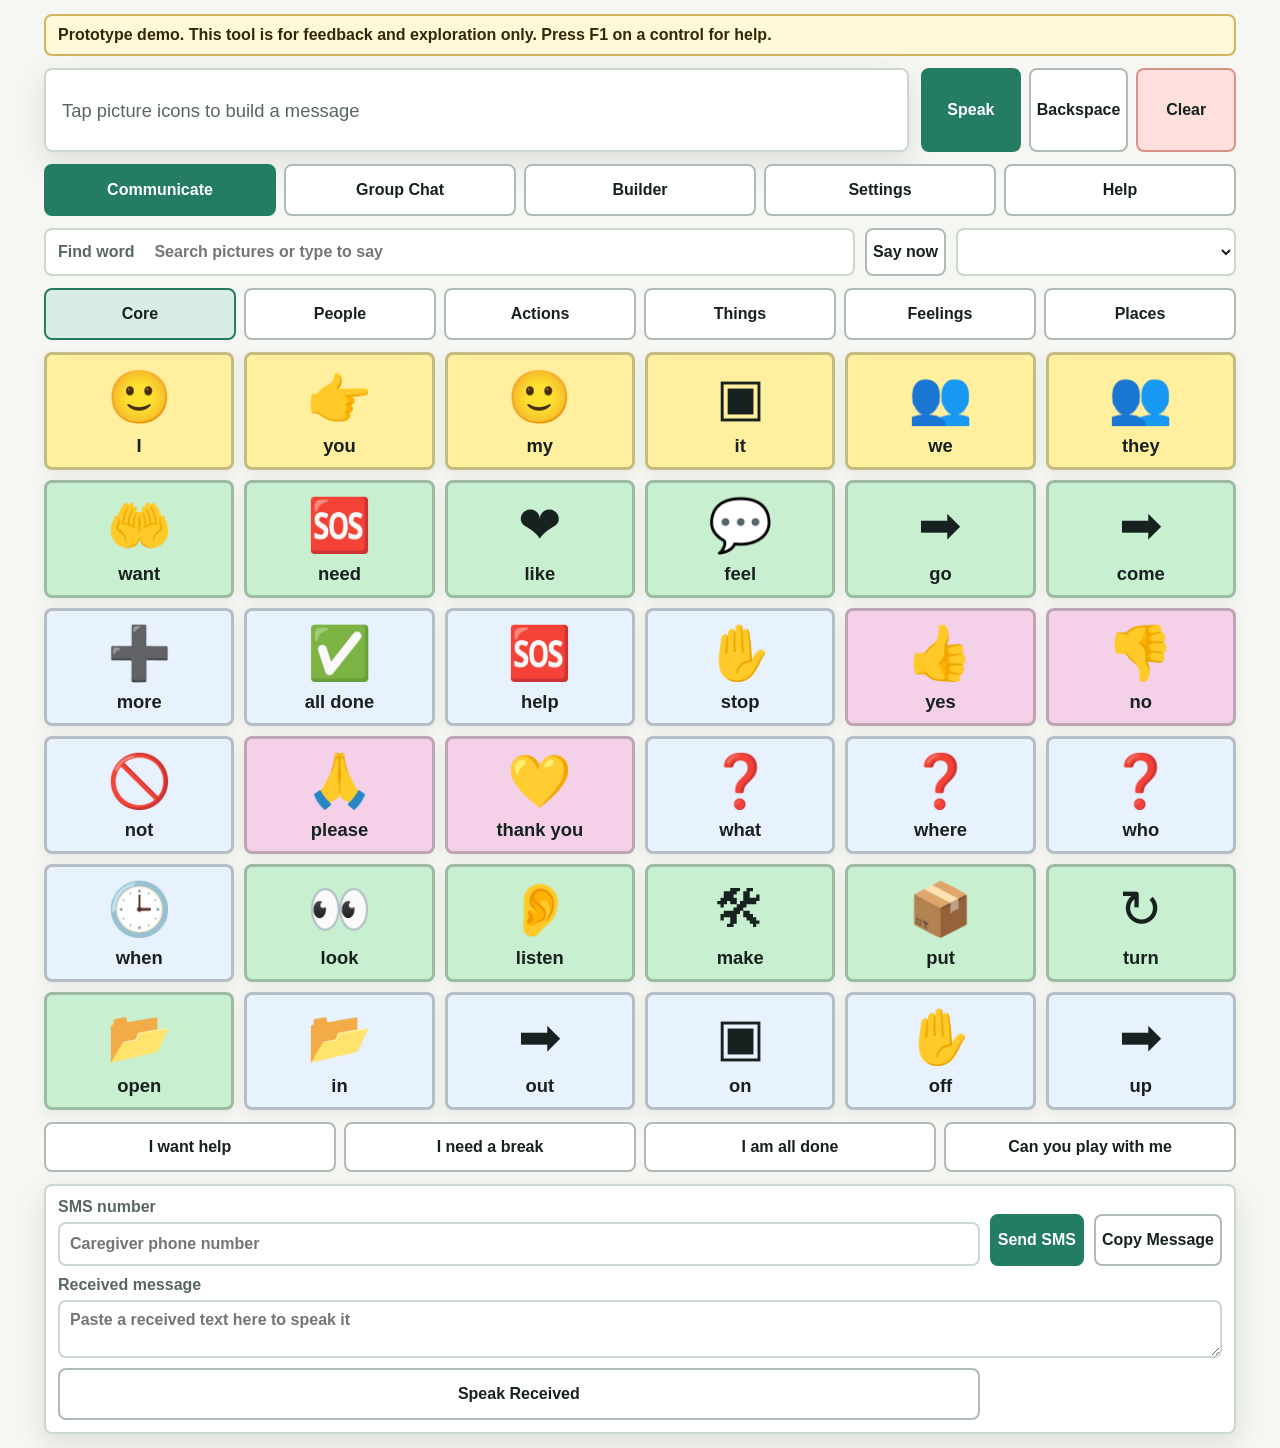
==== index.html @ b60f2028 "Add Picture Talker web app prototype" ====
<!doctype html>
<html lang="en">
  <head>
    <meta charset="utf-8" />
    <meta name="viewport" content="width=device-width, initial-scale=1" />
    <meta name="theme-color" content="#247c63" />
    <title>Picture AAC Talker</title>
    <link rel="manifest" href="manifest.webmanifest" />
    <link rel="stylesheet" href="styles.css" />
  </head>
  <body>
    <main class="app" aria-label="Picture AAC Talker">
      <section class="demo-banner" aria-label="Prototype notice">
        <strong>Prototype demo.</strong>
        This tool is for feedback and exploration only. Press F1 on a control for help.
      </section>

      <section class="talk-strip" aria-label="Message builder">
        <div id="sentence" class="sentence" aria-live="polite" aria-label="Current message"></div>
        <div class="talk-actions">
          <button id="speakBtn" class="action primary" type="button">Speak</button>
          <button id="backspaceBtn" class="action" type="button">Backspace</button>
          <button id="clearBtn" class="action danger" type="button">Clear</button>
        </div>
      </section>

      <nav class="mode-tabs" aria-label="App sections">
        <button class="mode-tab" type="button" data-mode="talk" aria-selected="true">Communicate</button>
        <button class="mode-tab" type="button" data-mode="group">Group Chat</button>
        <button class="mode-tab" type="button" data-mode="builder">Builder</button>
        <button class="mode-tab" type="button" data-mode="settings">Settings</button>
        <button class="mode-tab" type="button" data-mode="help">Help</button>
      </nav>

      <section id="talkView" class="view active" aria-label="Communication board">
        <div class="utility-row" aria-label="Communication tools">
          <label class="search-box">
            <span>Find word</span>
            <input id="wordSearch" type="search" autocomplete="off" placeholder="Search pictures or type to say" />
          </label>
          <button id="quickSpeakBtn" class="action compact" type="button">Say now</button>
          <select id="voiceSelect" class="voice-select" aria-label="Voice"></select>
        </div>

        <nav id="tabs" class="tabs" aria-label="Vocabulary pages"></nav>
        <section id="board" class="board" aria-label="Picture vocabulary"></section>

        <section id="phraseBank" class="phrase-bank" aria-label="Quick phrases"></section>

        <section class="sms-panel" aria-label="SMS tools">
          <label>
            SMS number
            <input id="smsNumber" type="tel" inputmode="tel" autocomplete="tel" placeholder="Caregiver phone number" />
          </label>
          <button id="smsSendBtn" class="action primary" type="button">Send SMS</button>
          <button id="copyMessageBtn" class="action" type="button">Copy Message</button>
          <label class="wide">
            Received message
            <textarea id="receivedMessage" rows="2" placeholder="Paste a received text here to speak it"></textarea>
          </label>
          <button id="speakReceivedBtn" class="action" type="button">Speak Received</button>
          <p id="smsStatus" class="status-text" aria-live="polite"></p>
        </section>
      </section>

      <section id="groupView" class="view" aria-label="Group chat">
        <div class="group-layout">
          <section class="panel group-setup">
            <h1>Group Chat</h1>
            <p>Use this during a group therapy activity to send the current AAC message into a shared chat. This demo syncs between tabs on the same device. Multi-device rooms need a small realtime service.</p>
            <div class="form-pair">
              <label>
                Participant name
                <input id="chatName" type="text" autocomplete="name" placeholder="Student, caregiver, SLP" />
              </label>
              <label>
                Room code
                <input id="chatRoom" type="text" inputmode="text" autocomplete="off" placeholder="therapy-room" />
              </label>
            </div>
            <div class="tool-stack">
              <button id="sendChatBtn" class="action primary" type="button">Send AAC Message</button>
              <button id="sendTypedChatBtn" class="action" type="button">Send Typed Reply</button>
              <button id="speakChatBtn" class="action" type="button">Speak Chat</button>
              <button id="exportChatBtn" class="action" type="button">Save Chat</button>
              <button id="clearChatBtn" class="action danger" type="button">Clear Local Chat</button>
            </div>
            <label>
              Typed reply
              <textarea id="chatTypedMessage" rows="2" placeholder="Type a message if needed"></textarea>
            </label>
            <p id="chatStatus" class="status-text" aria-live="polite"></p>
          </section>

          <section class="panel chat-panel">
            <div class="chat-head">
              <h1>Room Messages</h1>
              <button id="speakLastChatBtn" class="action" type="button">Speak Last</button>
            </div>
            <ol id="chatLog" class="chat-log" aria-live="polite"></ol>
          </section>
        </div>
      </section>

      <section id="builderView" class="view" aria-label="Board builder">
        <div class="builder-grid">
          <section id="pictureWordBuilder" class="panel wide picture-word-builder" aria-label="Picture word builder">
            <div class="builder-head">
              <div>
                <h1>Picture Word Builder</h1>
                <p>Pick a category, then tap a word or drag it onto the board preview. This is the easiest way to build a board from the vocabulary bank.</p>
              </div>
              <label>
                Build page
                <select id="builderPageSelect"></select>
              </label>
            </div>
            <div class="word-builder-layout">
              <section class="word-bank" aria-label="Vocabulary word bank">
                <div class="form-pair">
                  <label>
                    Category
                    <select id="wordCategory"></select>
                  </label>
                  <label>
                    Search words
                    <input id="wordBankSearch" type="search" autocomplete="off" placeholder="Search food, feelings, school..." />
                  </label>
                </div>
                <div id="wordBankList" class="word-bank-list" aria-label="Available picture words"></div>
              </section>
              <section class="board-builder-preview" aria-label="Drop words onto this board">
                <div class="preview-head">
                  <h2>Board Preview</h2>
                  <p>Drop words here or tap words from the bank.</p>
                </div>
                <div id="builderBoardDrop" class="builder-board-drop" tabindex="0"></div>
                <p id="wordBuilderStatus" class="status-text" aria-live="polite"></p>
              </section>
            </div>
          </section>

          <form id="generatorForm" class="panel" autocomplete="off">
            <h1>Board Generator</h1>
            <label>
              Board name
              <input id="boardName" type="text" value="My AAC Board" />
            </label>
            <label>
              Describe the user or situation
              <textarea id="boardPrompt" rows="4">mostly non-verbal child at home, school, meals, play, feelings, bathroom, help</textarea>
            </label>
            <div class="form-pair">
              <label>
                Columns
                <input id="boardColumns" type="number" min="2" max="9" value="6" />
              </label>
              <label>
                Tile size
                <select id="tileSize">
                  <option value="comfortable">Comfortable</option>
                  <option value="large">Large</option>
                  <option value="compact">Compact</option>
                  <option value="dense">Dense 9 x 9</option>
                </select>
              </label>
            </div>
            <button class="action primary" type="submit">Generate Board</button>
          </form>

          <form id="tileForm" class="panel" autocomplete="off">
            <h1>Add Picture Tile</h1>
            <div class="form-pair">
              <label>
                Word
                <input id="tileWord" type="text" placeholder="juice" required />
              </label>
              <label>
                Speak as
                <input id="tileSpeak" type="text" placeholder="juice" />
              </label>
            </div>
            <div class="form-pair">
              <label>
                Picture
                <input id="tileIcon" type="text" placeholder="cup, heart, yes, school" />
              </label>
              <label>
                Type
                <select id="tileKind">
                  <option value="noun">Thing</option>
                  <option value="verb">Action</option>
                  <option value="core">Core</option>
                  <option value="pronoun">Person word</option>
                  <option value="adjective">Feeling/description</option>
                  <option value="social">Social</option>
                </select>
              </label>
            </div>
            <label>
              Page
              <select id="tilePage"></select>
            </label>
            <button class="action primary" type="submit">Add Tile</button>
          </form>

          <form id="pageForm" class="panel" autocomplete="off">
            <h1>Add Page</h1>
            <label>
              Page name
              <input id="pageName" type="text" placeholder="Therapy" required />
            </label>
            <button class="action primary" type="submit">Add Page</button>
          </form>

          <section class="panel">
            <h1>Board Tools</h1>
            <div class="tool-stack">
              <button id="editModeBtn" class="action" type="button">Edit Mode: Off</button>
              <button id="printBtn" class="action" type="button">Print Board</button>
              <button id="exportBtn" class="action" type="button">Export Backup</button>
              <label class="file-action">
                Import Backup
                <input id="importFile" type="file" accept="application/json,.json" />
              </label>
              <button id="resetBtn" class="action danger" type="button">Restore Starter Board</button>
            </div>
          </section>

          <section class="panel">
            <h1>Profiles and Saved Boards</h1>
            <label>
              Profile or board name
              <input id="profileName" type="text" placeholder="Home board, School board, Therapy practice" />
            </label>
            <div class="tool-stack">
              <button id="saveProfileBtn" class="action primary" type="button">Save Profile</button>
              <button id="loadProfileBtn" class="action" type="button">Load Profile</button>
              <button id="deleteProfileBtn" class="action danger" type="button">Delete Profile</button>
            </div>
            <label>
              Saved profiles
              <select id="profileSelect"></select>
            </label>
            <div class="storage-meter" aria-label="Local storage use">
              <div class="storage-meter-bar"><span id="storageMeterFill"></span></div>
              <p id="storageStatus" class="status-text" aria-live="polite">Storage use will appear here.</p>
            </div>
            <p id="profileStatus" class="status-text" aria-live="polite"></p>
          </section>

          <section class="panel">
            <h1>Starter Boards</h1>
            <label>
              Choose a starter
              <select id="starterBoard"></select>
            </label>
            <button id="loadStarterBtn" class="action primary" type="button">Load Starter</button>
          </section>

          <section class="panel">
            <h1>Vocabulary Builder</h1>
            <label>
              Target words
              <textarea id="targetWords" rows="4" placeholder="my, up, down, off, on, play, more, go, eat, drink, turn"></textarea>
            </label>
            <label class="toggle">
              <input id="maskTargets" type="checkbox" />
              Show only target words
            </label>
            <button id="applyTargetsBtn" class="action primary" type="button">Apply Targets</button>
          </section>
        </div>
      </section>

      <section id="settingsView" class="view" aria-label="Settings">
        <div class="settings-grid">
          <section class="panel">
            <h1>Speech</h1>
            <label>
              Rate
              <input id="speechRate" type="range" min="0.6" max="1.3" step="0.1" value="0.9" />
            </label>
            <label>
              Pitch
              <input id="speechPitch" type="range" min="0.7" max="1.4" step="0.1" value="1" />
            </label>
            <label class="toggle">
              <input id="speakEachWord" type="checkbox" checked />
              Speak each tile when tapped
            </label>
          </section>

          <section class="panel">
            <h1>Access</h1>
            <label class="toggle">
              <input id="lockBoard" type="checkbox" checked />
              Lock editing during communication
            </label>
            <label class="toggle">
              <input id="largeText" type="checkbox" />
              Larger tile labels
            </label>
            <label class="toggle">
              <input id="highContrast" type="checkbox" />
              High contrast
            </label>
          </section>

          <section class="panel wide">
            <h1>Local-first Promise</h1>
            <p>This app saves boards in this browser on this device. There is no subscription, account, cloud sync, or usage tracking built into this version.</p>
          </section>

          <section class="panel wide">
            <h1>Privacy Guardrails</h1>
            <p>Do not enter private medical details, addresses, real phone numbers, or identifying child information when sharing screenshots or feedback. The SMS number field is only saved in this browser's local storage on this device.</p>
          </section>

          <section class="panel wide">
            <h1>SMS Notes</h1>
            <p>Send SMS opens the device's Messages app with the current AAC message filled in. Receiving SMS directly inside this browser app requires a phone-number service or paired-device bridge, so this local version supports pasting a reply and speaking it aloud.</p>
          </section>

          <section class="panel wide">
            <h1>Group Chat Notes</h1>
            <p>The built-in Group Chat is a local demo that syncs between tabs or windows on the same device. To use separate iPads, phones, or computers in a therapy group, the app needs a backend realtime room service such as Firebase, Supabase, or a custom WebSocket server.</p>
          </section>
        </div>
      </section>

      <section id="helpView" class="view" aria-label="Help and practice guides">
        <div class="help-grid">
          <section class="panel wide">
            <h1>Practice Guides</h1>
            <p>Tap any guide to open it in a large frame or full screen. Open the full help page for Step 1, Step 2, Step 3 lists plus narrated walkthroughs.</p>
            <a class="help-link" href="docs/help.html">Open full help page</a>
          </section>
          <section class="panel wide">
            <h1>Tool Reference</h1>
            <div class="tool-reference">
              <article>
                <h2>Communicate</h2>
                <p>Build a spoken message from picture tiles.</p>
                <ol>
                  <li>Choose a page.</li>
                  <li>Tap tiles in order.</li>
                  <li>Check the message bar.</li>
                  <li>Tap Speak.</li>
                </ol>
              </article>
              <article>
                <h2>Find Word</h2>
                <p>Locate vocabulary or speak a temporary phrase.</p>
                <ol>
                  <li>Type part of a word.</li>
                  <li>Tap a matching tile.</li>
                  <li>Use Say Now for a phrase not on the board.</li>
                </ol>
              </article>
              <article>
                <h2>Group Chat</h2>
                <p>Practice turn-taking in a local room log.</p>
                <ol>
                  <li>Enter name and room code.</li>
                  <li>Build an AAC message.</li>
                  <li>Send it to the room.</li>
                  <li>Use Speak Last to hear a reply.</li>
                </ol>
              </article>
              <article>
                <h2>Builder</h2>
                <p>Prepare vocabulary before communication practice.</p>
                <ol>
                  <li>Use Picture Word Builder for visual tap-to-add board building.</li>
                  <li>Choose the Build page before adding words.</li>
                  <li>Use category or search to find words.</li>
                  <li>Scroll dense previews sideways if needed.</li>
                  <li>Save a profile or export a backup.</li>
                </ol>
              </article>
              <article>
                <h2>Settings</h2>
                <p>Adjust speech and access supports.</p>
                <ol>
                  <li>Test rate and pitch.</li>
                  <li>Choose tile speech behavior.</li>
                  <li>Lock editing for daily use.</li>
                  <li>Use larger labels or high contrast if needed.</li>
                </ol>
              </article>
              <article>
                <h2>Backup</h2>
                <p>Protect custom boards and move them between browsers.</p>
                <ol>
                  <li>Export before big edits.</li>
                  <li>Store JSON files privately.</li>
                  <li>Import only trusted backups.</li>
                </ol>
              </article>
            </div>
          </section>
          <figure class="guide-card">
            <img src="docs/animations/communicate-workflow.gif" alt="Animated guide for communicating with picture tiles" />
            <figcaption>Communicate with picture tiles</figcaption>
          </figure>
          <figure class="guide-card">
            <img src="docs/animations/starter-board-workflow.gif" alt="Animated guide for loading starter boards" />
            <figcaption>Load a starter board</figcaption>
          </figure>
          <figure class="guide-card">
            <img src="docs/animations/vocabulary-builder-workflow.gif" alt="Animated guide for Vocabulary Builder target words" />
            <figcaption>Practice target words</figcaption>
          </figure>
          <figure class="guide-card">
            <img src="docs/animations/custom-tile-workflow.gif" alt="Animated guide for adding a custom picture tile" />
            <figcaption>Add custom tiles</figcaption>
          </figure>
          <figure class="guide-card">
            <img src="docs/animations/settings-workflow.gif" alt="Animated guide for speech and access settings" />
            <figcaption>Adjust speech and access</figcaption>
          </figure>
          <figure class="guide-card">
            <img src="docs/screenshots/06-backup-print-step-1.png" alt="Step 1 guide for backup, import, and print tools" />
            <figcaption>Back up and print</figcaption>
          </figure>
        </div>
      </section>

      <dialog id="guideDialog" class="guide-dialog" aria-label="Expanded help guide">
        <div class="guide-dialog-head">
          <h1 id="guideDialogTitle">Help guide</h1>
          <div class="guide-dialog-actions">
            <button id="guideFullscreenBtn" class="action" type="button">Full screen</button>
            <button id="guideCloseBtn" class="action danger" type="button">Close</button>
          </div>
        </div>
        <div class="guide-stage">
          <img id="guideDialogImage" alt="" />
        </div>
      </dialog>

      <dialog id="contextHelpDialog" class="context-help-dialog" aria-label="Context help">
        <div class="context-help-head">
          <h1 id="contextHelpTitle">Help</h1>
          <button id="contextHelpCloseBtn" class="action danger" type="button">Close</button>
        </div>
        <p id="contextHelpBody"></p>
        <a class="help-link" href="docs/help.html">Open full help</a>
      </dialog>

      <div id="helpTooltip" class="help-tooltip" role="tooltip"></div>
    </main>

    <script src="app.js"></script>
  </body>
</html>
---- styles.css ----
:root {
  --bg: #f6f7f2;
  --ink: #17211f;
  --muted: #586762;
  --line: #cbd8d2;
  --panel: #ffffff;
  --core: #e8f2ff;
  --verb: #c8efcf;
  --adj: #cfe0ff;
  --noun: #ffdcae;
  --pronoun: #ffef9f;
  --social: #f4d1e8;
  --control: #d9ece6;
  --danger: #ffe0dc;
  --primary: #247c63;
  --shadow: 0 10px 28px rgba(30, 45, 40, 0.12);
}

* {
  box-sizing: border-box;
}

body {
  min-height: 100vh;
  margin: 0;
  color: var(--ink);
  background: var(--bg);
  font-family: Arial, Helvetica, sans-serif;
}

body.high-contrast {
  --bg: #ffffff;
  --ink: #000000;
  --muted: #222222;
  --line: #000000;
  --panel: #ffffff;
  --primary: #005a44;
}

button,
input,
select,
textarea {
  font: inherit;
}

button {
  cursor: pointer;
}

.app {
  width: min(1220px, 100%);
  min-height: 100vh;
  margin: 0 auto;
  padding: 14px;
  display: grid;
  grid-template-rows: auto auto auto 1fr;
  gap: 12px;
}

.demo-banner {
  padding: 10px 12px;
  border: 2px solid #d2b35e;
  border-radius: 8px;
  background: #fff8d9;
  color: #332800;
  font-weight: 700;
}

.talk-strip {
  display: grid;
  grid-template-columns: 1fr auto;
  gap: 12px;
  align-items: stretch;
}

.sentence {
  min-height: 84px;
  padding: 14px 16px;
  border: 2px solid var(--line);
  border-radius: 8px;
  background: var(--panel);
  box-shadow: var(--shadow);
  font-size: 1.7rem;
  line-height: 1.25;
  display: flex;
  align-items: center;
  flex-wrap: wrap;
  gap: 8px;
}

.sentence:empty::before {
  content: "Tap picture icons to build a message";
  color: var(--muted);
  font-size: 1.15rem;
}

.word-chip {
  display: inline-flex;
  align-items: center;
  min-height: 42px;
  padding: 4px 10px;
  border-radius: 6px;
  background: #edf3f0;
}

.talk-actions,
.mode-tabs {
  display: grid;
  gap: 8px;
}

.talk-actions {
  grid-template-columns: repeat(3, minmax(92px, 1fr));
}

.mode-tabs {
  grid-template-columns: repeat(5, minmax(0, 1fr));
}

.action,
.mode-tab,
.tab,
.phrase,
.file-action {
  min-height: 52px;
  border: 2px solid #aebbb6;
  border-radius: 8px;
  color: var(--ink);
  background: var(--panel);
  font-weight: 800;
}

.action:hover,
.mode-tab:hover,
.tile:hover,
.tab:hover,
.phrase:hover,
.file-action:hover {
  filter: brightness(0.97);
}

.action:active,
.mode-tab:active,
.tile:active,
.tab:active,
.phrase:active {
  transform: translateY(1px);
}

.primary,
.mode-tab[aria-selected="true"] {
  border-color: var(--primary);
  color: #ffffff;
  background: var(--primary);
}

.danger {
  background: var(--danger);
  border-color: #d99288;
}

.compact {
  min-height: 48px;
}

.view {
  display: none;
  min-height: 0;
}

.view.active {
  display: grid;
  gap: 12px;
}

.utility-row {
  display: grid;
  grid-template-columns: minmax(190px, 1fr) auto minmax(170px, 280px);
  gap: 10px;
}

.search-box {
  display: grid;
  grid-template-columns: auto 1fr;
  align-items: center;
  gap: 10px;
  min-height: 48px;
  padding: 0 12px;
  border: 2px solid var(--line);
  border-radius: 8px;
  background: var(--panel);
  color: var(--muted);
  font-weight: 800;
}

.search-box input,
.voice-select {
  width: 100%;
  min-height: 38px;
  border: 0;
  outline: 0;
  background: transparent;
  color: var(--ink);
}

.voice-select {
  padding: 0 10px;
  border: 2px solid var(--line);
  border-radius: 8px;
  background: var(--panel);
  font-weight: 800;
}

.tabs {
  display: grid;
  grid-template-columns: repeat(auto-fit, minmax(112px, 1fr));
  gap: 8px;
}

.tab[aria-selected="true"] {
  border-color: var(--primary);
  background: var(--control);
}

.board {
  display: grid;
  grid-template-columns: repeat(var(--columns, 6), minmax(0, 1fr));
  gap: 10px;
  min-height: 0;
}

.tile {
  min-height: var(--tile-min, 118px);
  border: 3px solid rgba(25, 33, 31, 0.25);
  border-radius: 8px;
  padding: 10px 8px;
  color: var(--ink);
  display: grid;
  grid-template-rows: 1fr auto;
  place-items: center;
  gap: 6px;
  box-shadow: 0 4px 14px rgba(30, 45, 40, 0.08);
  position: relative;
}

.tile.masked {
  opacity: 0.24;
  filter: grayscale(0.8);
  box-shadow: none;
  cursor: default;
}

.tile.core {
  background: var(--core);
}

.tile.verb {
  background: var(--verb);
}

.tile.adjective {
  background: var(--adj);
}

.tile.noun {
  background: var(--noun);
}

.tile.pronoun {
  background: var(--pronoun);
}

.tile.social {
  background: var(--social);
}

.tile.control {
  background: var(--control);
}

.tile-icon {
  font-size: var(--tile-icon-size, 3.25rem);
  line-height: 1;
}

.tile-label {
  max-width: 100%;
  font-size: var(--tile-label-size, 1.15rem);
  font-weight: 900;
  text-align: center;
  overflow-wrap: anywhere;
}

body.large-text .tile-label {
  font-size: calc(var(--tile-label-size, 1.15rem) + 0.14rem);
}

.tile-edit {
  position: absolute;
  inset: 6px 6px auto auto;
  min-width: 34px;
  min-height: 30px;
  border: 2px solid rgba(0, 0, 0, 0.25);
  border-radius: 6px;
  background: rgba(255, 255, 255, 0.88);
  font-weight: 900;
}

.phrase-bank {
  display: grid;
  grid-template-columns: repeat(4, minmax(0, 1fr));
  gap: 8px;
}

.phrase {
  min-height: 50px;
}

.sms-panel {
  display: grid;
  grid-template-columns: minmax(190px, 1fr) auto auto;
  gap: 10px;
  align-items: end;
  padding: 12px;
  border: 2px solid var(--line);
  border-radius: 8px;
  background: var(--panel);
  box-shadow: var(--shadow);
}

.status-text {
  margin: 0;
  color: var(--muted);
  font-weight: 800;
}

.builder-grid,
.settings-grid,
.group-layout {
  display: grid;
  grid-template-columns: repeat(2, minmax(0, 1fr));
  gap: 12px;
  align-content: start;
}

.group-setup {
  align-content: start;
}

.chat-panel {
  min-height: 520px;
  grid-template-rows: auto 1fr;
}

.chat-head {
  display: grid;
  grid-template-columns: 1fr auto;
  gap: 10px;
  align-items: center;
}

.chat-log {
  min-height: 0;
  max-height: 520px;
  margin: 0;
  padding: 0;
  list-style: none;
  display: grid;
  gap: 10px;
  overflow: auto;
}

.chat-message {
  padding: 10px 12px;
  border: 2px solid var(--line);
  border-radius: 8px;
  background: #f8fbfa;
}

.chat-message.own-message {
  border-color: var(--primary);
  background: #e7f2ee;
}

.chat-meta {
  display: flex;
  flex-wrap: wrap;
  gap: 8px;
  color: var(--muted);
  font-size: 0.9rem;
  font-weight: 800;
}

.chat-text {
  margin-top: 5px;
  font-size: 1.2rem;
  line-height: 1.35;
}

.picture-word-builder {
  gap: 14px;
}

.builder-head {
  display: grid;
  grid-template-columns: minmax(0, 1fr) minmax(220px, 0.28fr);
  gap: 12px;
  align-items: end;
}

.word-builder-layout {
  display: grid;
  grid-template-columns: minmax(320px, 0.95fr) minmax(360px, 1.05fr);
  gap: 12px;
  align-items: start;
}

.word-bank,
.board-builder-preview {
  display: grid;
  gap: 10px;
}

.word-bank-list {
  min-height: 360px;
  max-height: 560px;
  padding: 10px;
  border: 2px solid var(--line);
  border-radius: 8px;
  background: #f8fbfa;
  display: grid;
  grid-template-columns: repeat(3, minmax(0, 1fr));
  gap: 8px;
  overflow: auto;
}

.bank-word {
  min-height: 94px;
  padding: 8px;
  border: 2px solid rgba(25, 33, 31, 0.25);
  border-radius: 8px;
  color: var(--ink);
  display: grid;
  grid-template-rows: auto auto auto;
  gap: 4px;
  place-items: center;
  text-align: center;
  cursor: grab;
}

.bank-word:active {
  cursor: grabbing;
}

.bank-word-icon {
  font-size: 2.25rem;
  line-height: 1;
}

.bank-word-label {
  font-weight: 900;
  line-height: 1.1;
}

.bank-word-meta {
  color: var(--muted);
  font-size: 0.78rem;
  font-weight: 800;
  line-height: 1.1;
}

.bank-word.core,
.builder-preview-tile.core {
  background: var(--core);
}

.bank-word.verb,
.builder-preview-tile.verb {
  background: var(--verb);
}

.bank-word.adjective,
.builder-preview-tile.adjective {
  background: var(--adj);
}

.bank-word.noun,
.builder-preview-tile.noun {
  background: var(--noun);
}

.bank-word.pronoun,
.builder-preview-tile.pronoun {
  background: var(--pronoun);
}

.bank-word.social,
.builder-preview-tile.social {
  background: var(--social);
}

.preview-head {
  display: grid;
  gap: 4px;
}

.preview-head h2,
.preview-head p {
  margin: 0;
}

.preview-head h2 {
  font-size: 1rem;
}

.builder-board-drop {
  min-height: 360px;
  max-width: 100%;
  padding: 10px;
  border: 3px dashed #91aaa2;
  border-radius: 8px;
  background: #f8fbfa;
  display: grid;
  grid-template-columns: repeat(var(--columns, 6), minmax(var(--preview-tile-width, 108px), 1fr));
  gap: 8px;
  align-content: start;
  overflow: auto;
}

.builder-board-drop.drag-over {
  border-color: var(--primary);
  background: #e7f2ee;
}

.builder-preview-tile {
  min-width: 0;
  min-height: 96px;
  padding: 8px 6px;
  border: 2px solid rgba(25, 33, 31, 0.25);
  border-radius: 8px;
  color: var(--ink);
  display: grid;
  place-items: center;
  gap: 5px;
  text-align: center;
  cursor: pointer;
  overflow: hidden;
}

.builder-preview-tile .tile-icon {
  max-width: 100%;
  font-size: clamp(1.6rem, 2.6vw, 2.35rem);
}

.builder-preview-tile .tile-label {
  max-width: 100%;
  font-size: clamp(0.82rem, 1.25vw, 1rem);
  line-height: 1.05;
  word-break: break-word;
  hyphens: auto;
}

.help-grid {
  display: grid;
  grid-template-columns: repeat(2, minmax(0, 1fr));
  gap: 12px;
}

.help-link {
  min-height: 48px;
  width: fit-content;
  padding: 12px 16px;
  border: 2px solid var(--primary);
  border-radius: 8px;
  color: #ffffff;
  background: var(--primary);
  font-weight: 800;
  text-decoration: none;
}

.tool-reference {
  display: grid;
  grid-template-columns: repeat(3, minmax(0, 1fr));
  gap: 10px;
}

.tool-reference article {
  padding: 12px;
  border: 2px solid var(--line);
  border-radius: 8px;
  background: #f8fbfa;
}

.tool-reference h2 {
  margin: 0 0 6px;
  font-size: 1rem;
}

.tool-reference p {
  margin: 0 0 8px;
  line-height: 1.35;
}

.tool-reference ol {
  margin: 0 0 0 20px;
  padding: 0;
  color: var(--muted);
  line-height: 1.35;
}

.tool-reference li + li {
  margin-top: 3px;
}

.guide-card {
  margin: 0;
  padding: 10px;
  border: 2px solid var(--line);
  border-radius: 8px;
  background: var(--panel);
  box-shadow: var(--shadow);
  cursor: zoom-in;
}

.guide-card img {
  display: block;
  width: 100%;
  height: auto;
  border: 1px solid var(--line);
  border-radius: 6px;
}

.guide-card figcaption {
  margin-top: 8px;
  font-weight: 900;
}

.guide-dialog {
  width: min(1180px, calc(100vw - 32px));
  max-width: none;
  height: min(840px, calc(100vh - 32px));
  max-height: none;
  padding: 14px;
  border: 2px solid var(--line);
  border-radius: 8px;
  background: var(--panel);
  color: var(--ink);
  box-shadow: 0 20px 80px rgba(0, 0, 0, 0.34);
}

.guide-dialog::backdrop {
  background: rgba(0, 0, 0, 0.58);
}

.guide-dialog-head {
  display: grid;
  grid-template-columns: 1fr auto;
  gap: 12px;
  align-items: center;
  margin-bottom: 12px;
}

.guide-dialog h1 {
  margin: 0;
  font-size: 1.25rem;
}

.guide-dialog-actions {
  display: grid;
  grid-template-columns: auto auto;
  gap: 8px;
}

.guide-stage {
  height: calc(100% - 68px);
  display: grid;
  place-items: center;
  overflow: auto;
  border: 2px solid var(--line);
  border-radius: 8px;
  background: #f6f7f2;
}

.guide-stage img {
  display: block;
  width: auto;
  max-width: 100%;
  max-height: 100%;
  border-radius: 6px;
}

.guide-dialog:fullscreen {
  width: 100vw;
  height: 100vh;
  border: 0;
  border-radius: 0;
}

.context-help-dialog {
  width: min(680px, calc(100vw - 32px));
  padding: 16px;
  border: 2px solid var(--line);
  border-radius: 8px;
  background: var(--panel);
  color: var(--ink);
  box-shadow: 0 20px 80px rgba(0, 0, 0, 0.28);
}

.context-help-dialog::backdrop {
  background: rgba(0, 0, 0, 0.38);
}

.context-help-head {
  display: grid;
  grid-template-columns: 1fr auto;
  gap: 12px;
  align-items: center;
  margin-bottom: 10px;
}

.context-help-head h1 {
  margin: 0;
  font-size: 1.25rem;
}

.context-help-dialog p {
  margin: 0 0 12px;
  color: var(--muted);
  line-height: 1.45;
  white-space: pre-line;
}

.help-tooltip {
  position: fixed;
  z-index: 1000;
  max-width: 320px;
  padding: 10px 12px;
  border: 2px solid #b98a00;
  border-radius: 8px;
  background: #fff8d9;
  color: #17211f;
  box-shadow: 0 8px 24px rgba(0, 0, 0, 0.18);
  opacity: 0;
  pointer-events: none;
  transform: translateY(4px);
  transition: opacity 0.12s ease, transform 0.12s ease;
}

.help-tooltip.visible {
  opacity: 1;
  transform: translateY(0);
}

.help-tooltip strong,
.help-tooltip span {
  display: block;
}

.help-tooltip span {
  margin-top: 4px;
  line-height: 1.35;
}

.panel {
  padding: 14px;
  border: 2px solid var(--line);
  border-radius: 8px;
  background: var(--panel);
  box-shadow: var(--shadow);
  display: grid;
  gap: 12px;
}

.panel h1 {
  margin: 0;
  font-size: 1.1rem;
}

.panel p {
  margin: 0;
  color: var(--muted);
  line-height: 1.45;
}

label {
  display: grid;
  gap: 6px;
  color: var(--muted);
  font-weight: 800;
}

input,
select,
textarea {
  width: 100%;
  min-height: 44px;
  padding: 9px 10px;
  border: 2px solid var(--line);
  border-radius: 8px;
  color: var(--ink);
  background: #ffffff;
}

textarea {
  resize: vertical;
}

.form-pair {
  display: grid;
  grid-template-columns: repeat(2, minmax(0, 1fr));
  gap: 10px;
}

.tool-stack {
  display: grid;
  grid-template-columns: repeat(2, minmax(0, 1fr));
  gap: 8px;
}

.file-action {
  display: grid;
  place-items: center;
  text-align: center;
  color: var(--ink);
}

.file-action input {
  display: none;
}

.storage-meter {
  display: grid;
  gap: 7px;
}

.storage-meter-bar {
  height: 16px;
  border: 2px solid var(--line);
  border-radius: 999px;
  background: #eef3f1;
  overflow: hidden;
}

.storage-meter-bar span {
  display: block;
  width: 2%;
  height: 100%;
  border-radius: inherit;
  background: var(--primary);
}

.toggle {
  grid-template-columns: auto 1fr;
  align-items: center;
  color: var(--ink);
}

.toggle input {
  width: 24px;
  height: 24px;
  min-height: 24px;
}

.wide {
  grid-column: 1 / -1;
}

@media print {
  .talk-strip,
  .mode-tabs,
  .utility-row,
  .phrase-bank,
  .builder-grid,
  .settings-grid {
    display: none !important;
  }

  .view,
  .view.active {
    display: block;
  }

  .tabs {
    margin-bottom: 10px;
  }

  .board {
    grid-template-columns: repeat(4, 1fr);
  }
}

@media (max-width: 880px) {
  .app {
    padding: 10px;
  }

  .talk-strip,
  .utility-row,
  .sms-panel,
  .builder-grid,
  .builder-head,
  .word-builder-layout,
  .group-layout,
  .settings-grid,
  .help-grid,
  .tool-reference {
    grid-template-columns: 1fr;
  }

  .word-bank-list,
  .builder-board-drop {
    grid-template-columns: repeat(2, minmax(var(--preview-tile-width, 108px), 1fr));
  }

  .talk-actions,
  .tool-stack {
    grid-template-columns: repeat(3, 1fr);
  }

  .board {
    grid-template-columns: repeat(3, minmax(0, 1fr));
  }

  .phrase-bank {
    grid-template-columns: repeat(2, minmax(0, 1fr));
  }

  .sms-panel .action {
    min-height: 48px;
  }
}

@media (max-width: 480px) {
  .talk-actions,
  .mode-tabs,
  .form-pair,
  .tool-stack,
  .phrase-bank,
  .sms-panel,
  .guide-dialog-actions,
  .guide-dialog-head,
  .context-help-head {
    grid-template-columns: 1fr;
  }

  .board {
    grid-template-columns: repeat(2, minmax(0, 1fr));
  }

  .word-bank-list,
  .builder-board-drop {
    grid-template-columns: minmax(var(--preview-tile-width, 108px), 1fr);
  }
}
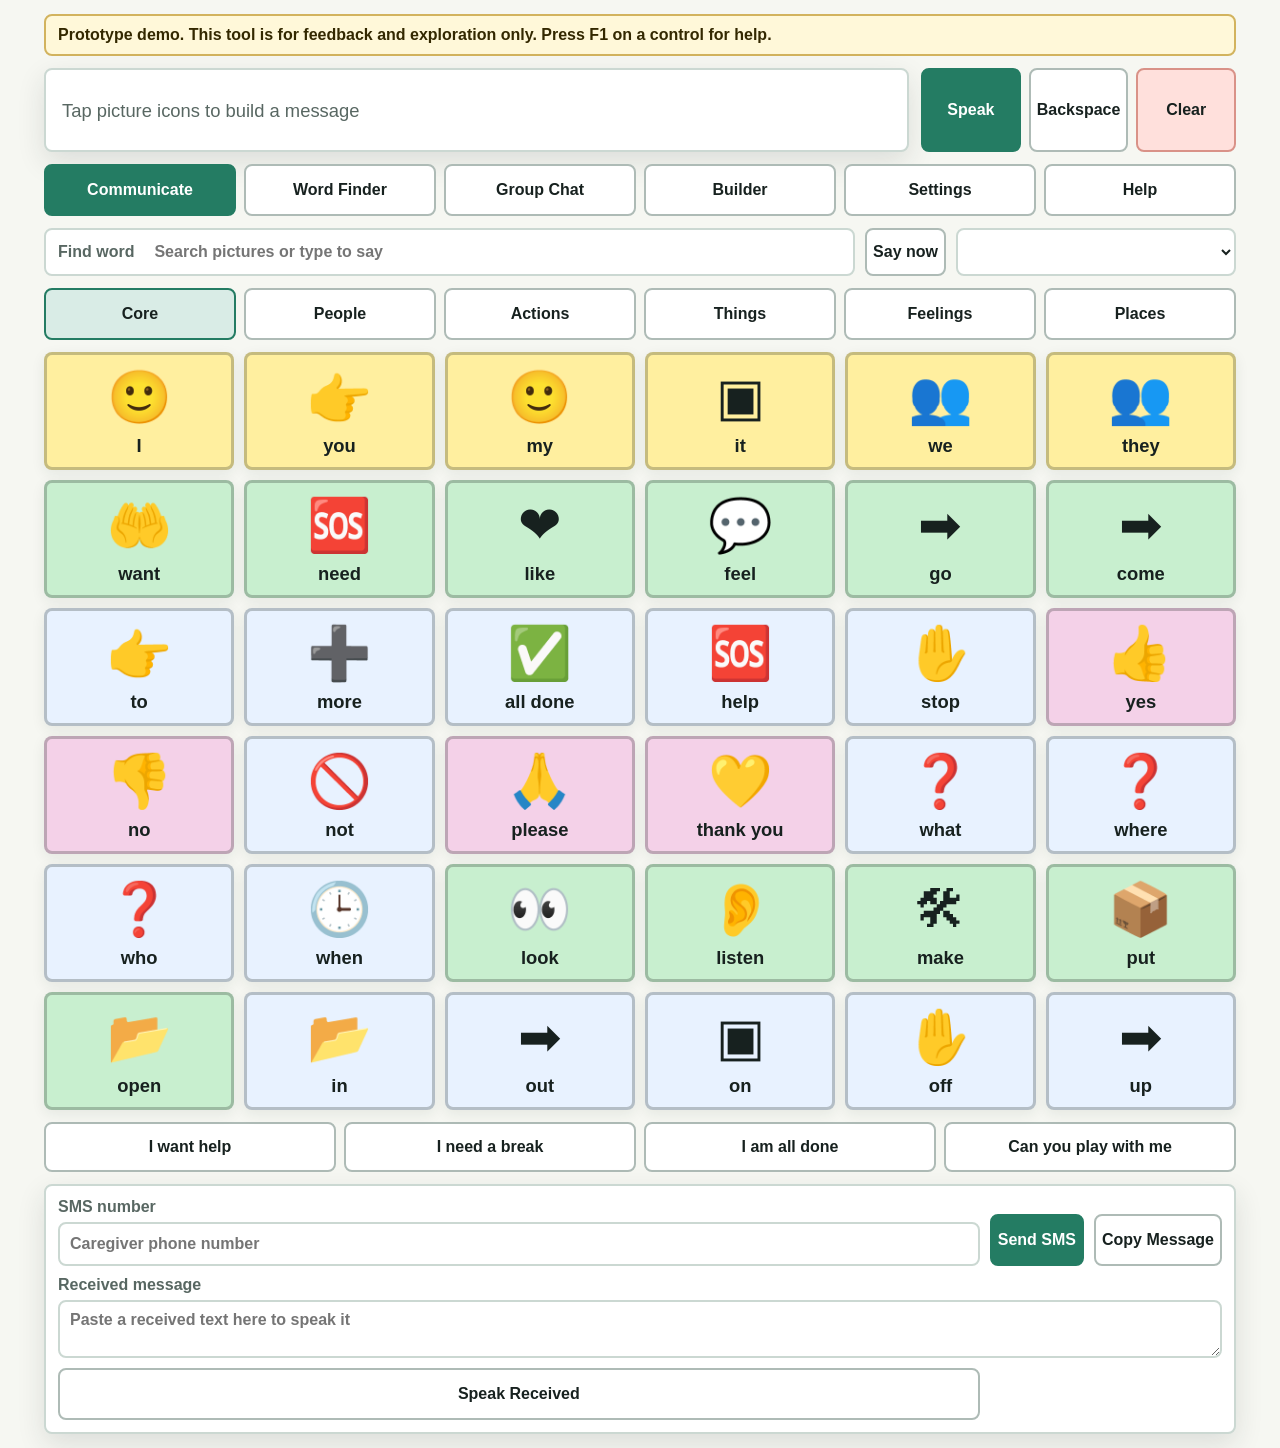
==== commit c1fbebfa: "Add Word Finder listening prototype" ====
--- a/index.html
+++ b/index.html
@@ -26,6 +26,7 @@
 
       <nav class="mode-tabs" aria-label="App sections">
         <button class="mode-tab" type="button" data-mode="talk" aria-selected="true">Communicate</button>
+        <button class="mode-tab" type="button" data-mode="finder">Word Finder</button>
         <button class="mode-tab" type="button" data-mode="group">Group Chat</button>
         <button class="mode-tab" type="button" data-mode="builder">Builder</button>
         <button class="mode-tab" type="button" data-mode="settings">Settings</button>
@@ -61,6 +62,36 @@
           <button id="speakReceivedBtn" class="action" type="button">Speak Received</button>
           <p id="smsStatus" class="status-text" aria-live="polite"></p>
         </section>
+      </section>
+
+      <section id="finderView" class="view" aria-label="Listening word finder">
+        <div class="finder-layout">
+          <section class="panel finder-panel">
+            <h1>Word Finder</h1>
+            <p>Use listening mode to turn nearby speech into written captions, then choose a response from picture words. This is a prototype and works only when the browser allows speech recognition.</p>
+            <div class="tool-stack">
+              <button id="startListenBtn" class="action primary" type="button">Start Listening</button>
+              <button id="stopListenBtn" class="action" type="button">Stop Listening</button>
+              <button id="clearTranscriptBtn" class="action danger" type="button">Clear Captions</button>
+            </div>
+            <div id="finderCaption" class="finder-caption" aria-live="polite">Press Start Listening, or type words below.</div>
+            <label>
+              Typed or heard words
+              <textarea id="finderInput" rows="4" placeholder="Type or listen for a word, question, or sentence"></textarea>
+            </label>
+            <div class="tool-stack">
+              <button id="findResponsesBtn" class="action primary" type="button">Find Responses</button>
+              <button id="speakCaptionBtn" class="action" type="button">Speak Caption</button>
+            </div>
+            <p id="finderStatus" class="status-text" aria-live="polite"></p>
+          </section>
+
+          <section class="panel finder-panel">
+            <h1>Response Suggestions</h1>
+            <p>Tap a response to place it in the message bar. Use Speak when the message is ready.</p>
+            <div id="finderSuggestions" class="finder-suggestions" aria-live="polite"></div>
+          </section>
+        </div>
       </section>
 
       <section id="groupView" class="view" aria-label="Group chat">
@@ -359,6 +390,17 @@
                 </ol>
               </article>
               <article>
+                <h2>Word Finder</h2>
+                <p>Show spoken words as captions and choose written response ideas.</p>
+                <ol>
+                  <li>Start listening, or type the heard words.</li>
+                  <li>Review the large written caption.</li>
+                  <li>Tap Find Responses.</li>
+                  <li>Tap a response to place it in the message bar.</li>
+                  <li>Tap Speak when ready.</li>
+                </ol>
+              </article>
+              <article>
                 <h2>Group Chat</h2>
                 <p>Practice turn-taking in a local room log.</p>
                 <ol>
--- a/styles.css
+++ b/styles.css
@@ -115,7 +115,7 @@
 }
 
 .mode-tabs {
-  grid-template-columns: repeat(5, minmax(0, 1fr));
+  grid-template-columns: repeat(6, minmax(0, 1fr));
 }
 
 .action,
@@ -337,11 +337,80 @@
 
 .builder-grid,
 .settings-grid,
-.group-layout {
+.group-layout,
+.finder-layout {
   display: grid;
   grid-template-columns: repeat(2, minmax(0, 1fr));
   gap: 12px;
   align-content: start;
+}
+
+.finder-panel {
+  align-content: start;
+}
+
+.finder-caption {
+  min-height: 150px;
+  padding: 16px;
+  border: 3px solid var(--primary);
+  border-radius: 8px;
+  background: #f8fbfa;
+  font-size: 2rem;
+  line-height: 1.25;
+  font-weight: 900;
+}
+
+.finder-suggestions {
+  display: grid;
+  grid-template-columns: repeat(2, minmax(0, 1fr));
+  gap: 10px;
+}
+
+.finder-suggestion {
+  min-height: 96px;
+  padding: 10px;
+  border: 2px solid rgba(25, 33, 31, 0.25);
+  border-radius: 8px;
+  color: var(--ink);
+  display: grid;
+  grid-template-columns: auto 1fr;
+  gap: 10px;
+  align-items: center;
+  text-align: left;
+}
+
+.finder-suggestion .tile-icon {
+  font-size: 2.4rem;
+}
+
+.finder-suggestion .tile-label {
+  font-size: 1.2rem;
+  font-weight: 900;
+  line-height: 1.15;
+}
+
+.finder-suggestion.core {
+  background: var(--core);
+}
+
+.finder-suggestion.verb {
+  background: var(--verb);
+}
+
+.finder-suggestion.adjective {
+  background: var(--adj);
+}
+
+.finder-suggestion.noun {
+  background: var(--noun);
+}
+
+.finder-suggestion.pronoun {
+  background: var(--pronoun);
+}
+
+.finder-suggestion.social {
+  background: var(--social);
 }
 
 .group-setup {
@@ -902,6 +971,7 @@
   .builder-head,
   .word-builder-layout,
   .group-layout,
+  .finder-layout,
   .settings-grid,
   .help-grid,
   .tool-reference {
@@ -924,6 +994,10 @@
 
   .phrase-bank {
     grid-template-columns: repeat(2, minmax(0, 1fr));
+  }
+
+  .finder-suggestions {
+    grid-template-columns: 1fr;
   }
 
   .sms-panel .action {
